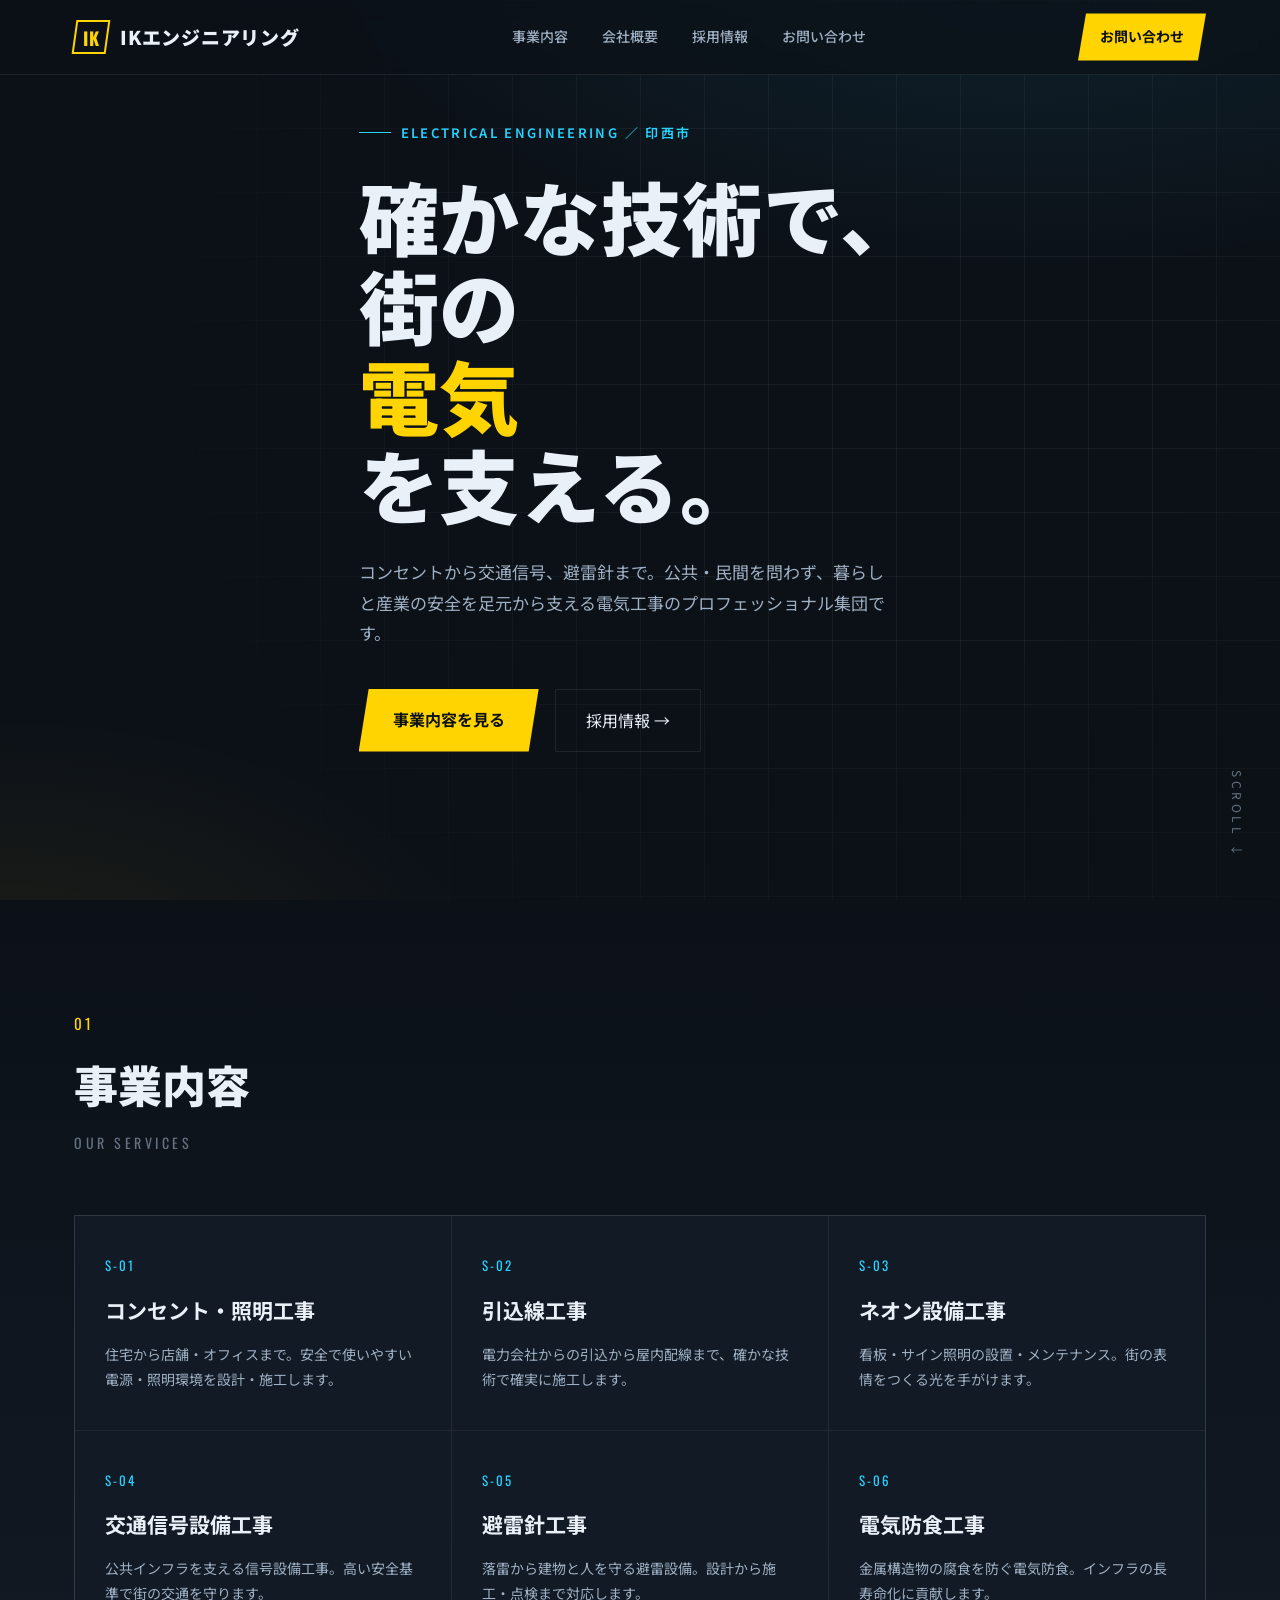
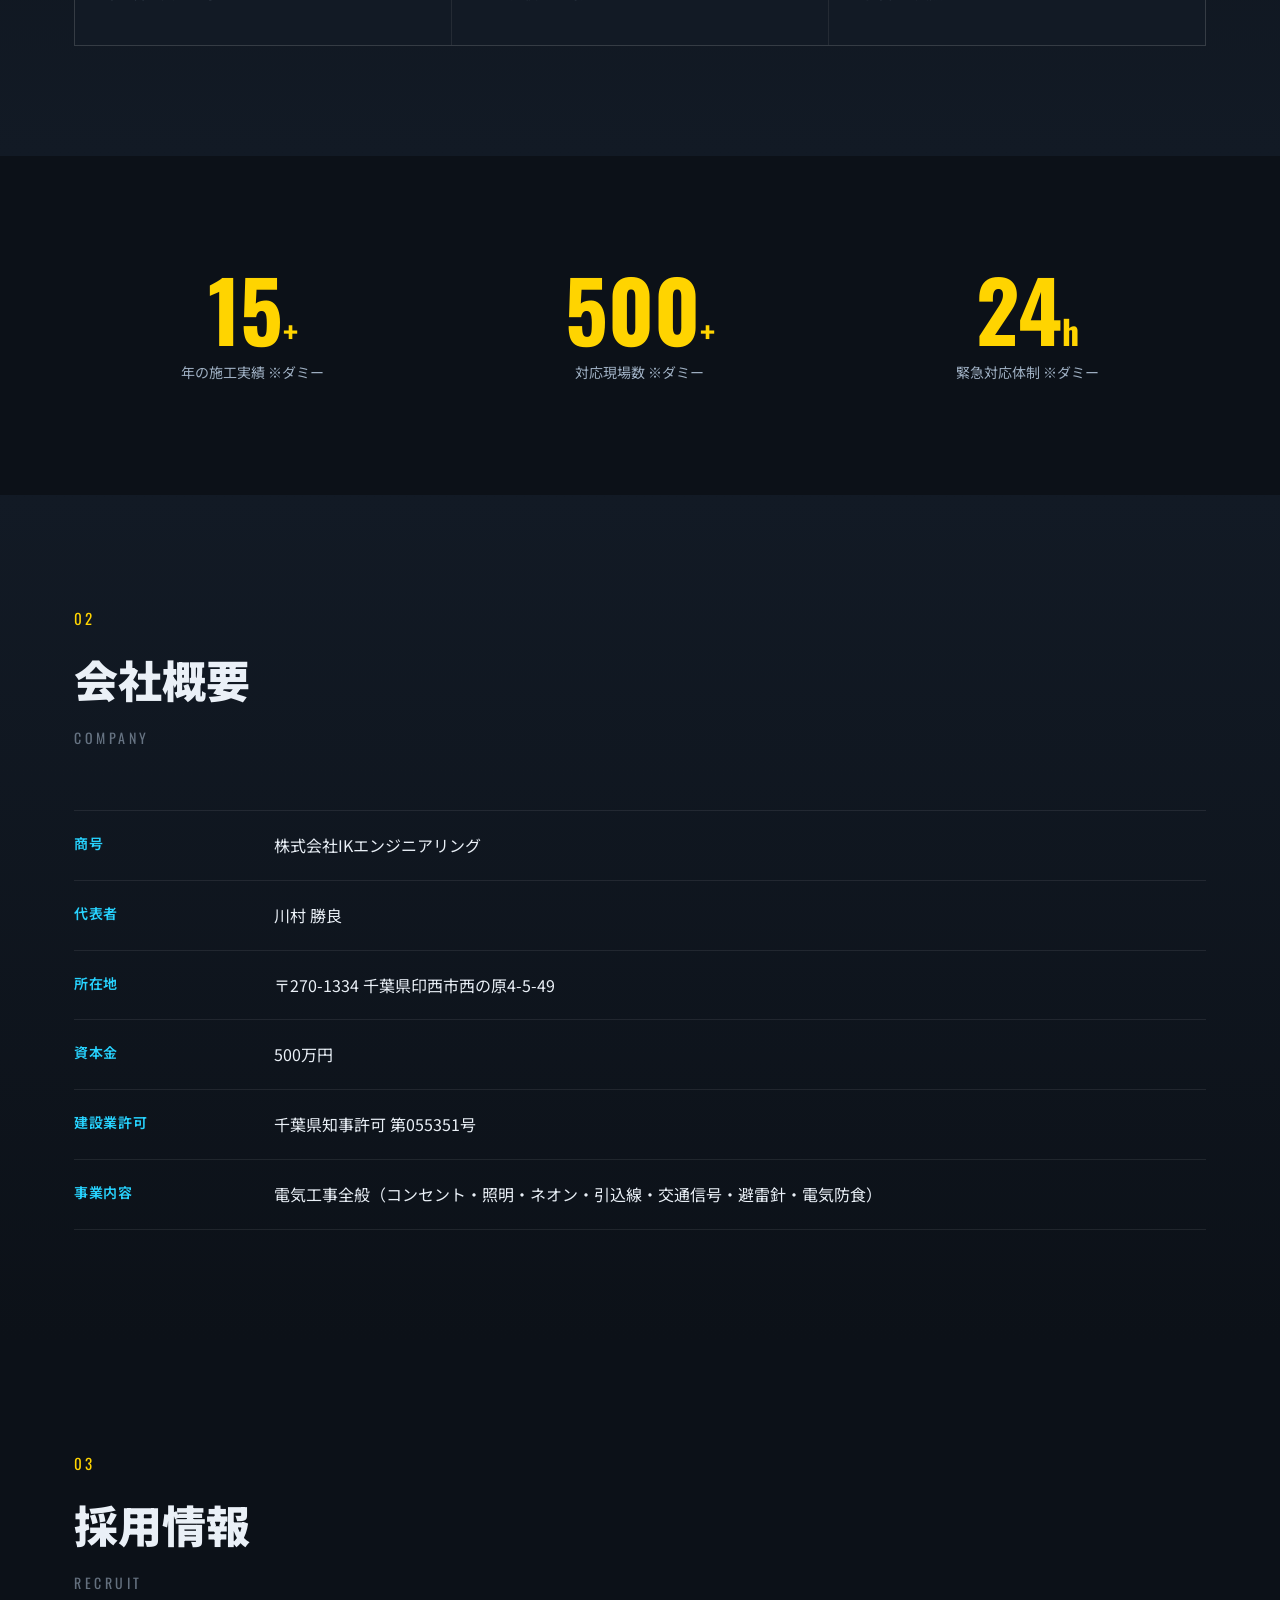
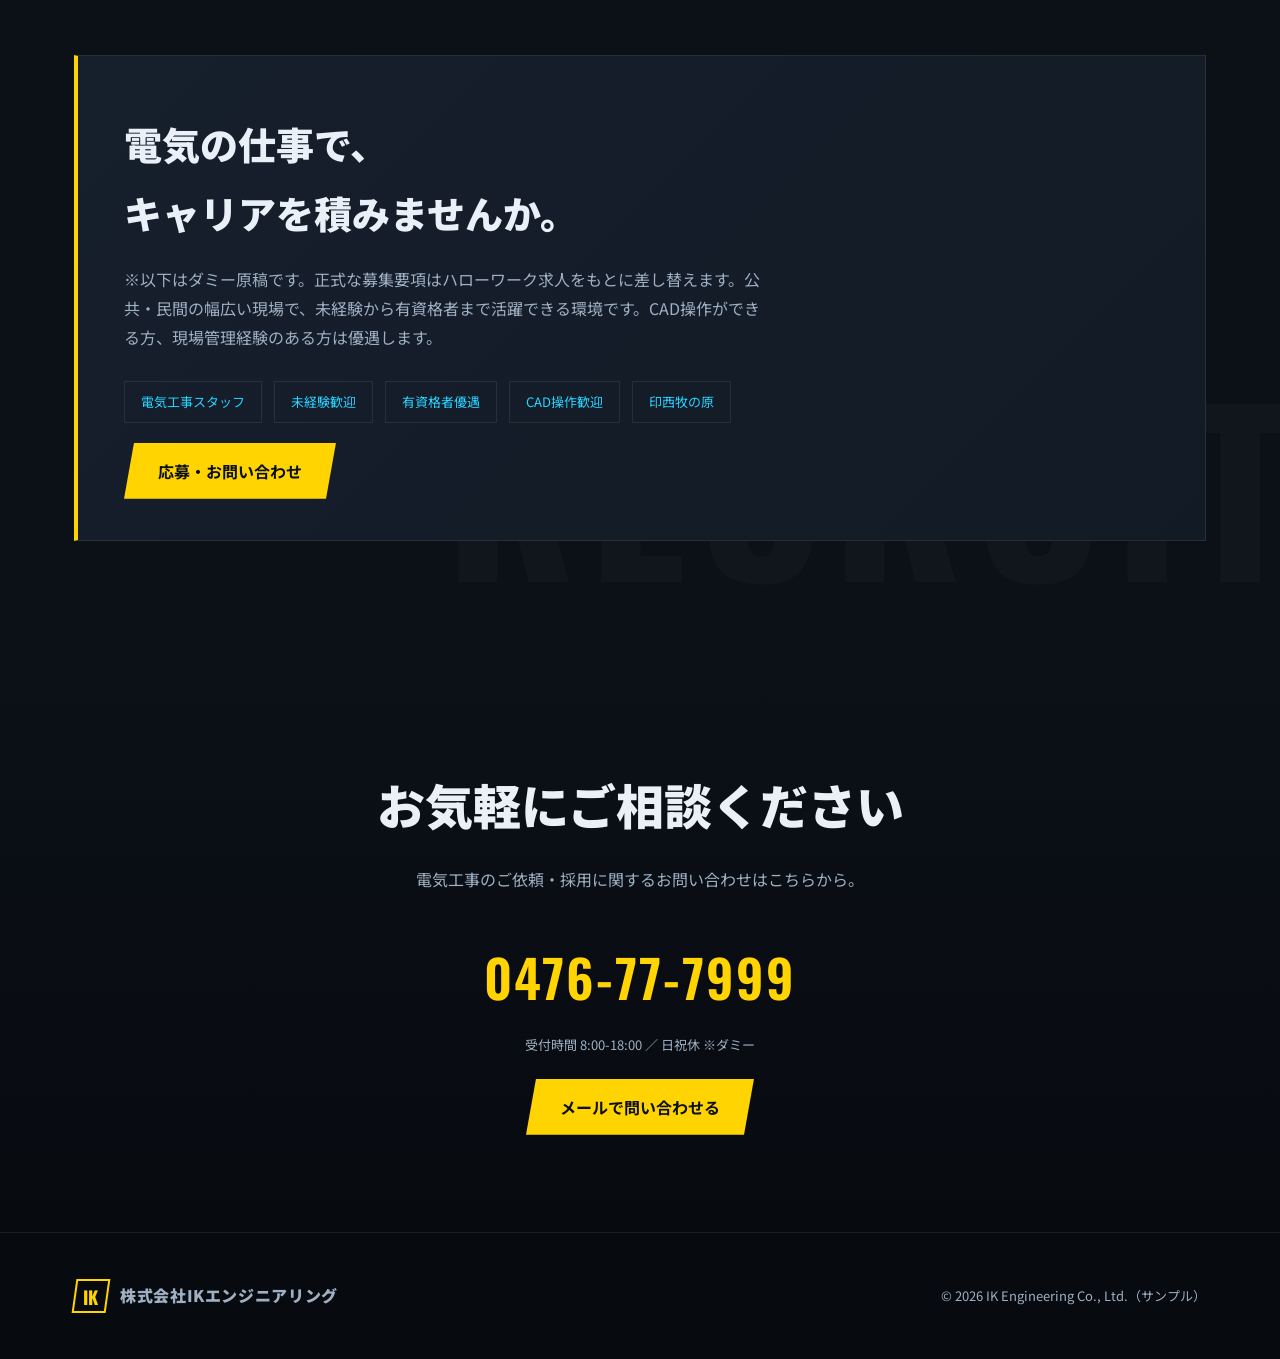
==== index.html @ 35eb37df "IKエンジニアリング HPデザイン案A（重厚プロ）" ====
<!DOCTYPE html>
<html lang="ja">
<head>
<meta charset="UTF-8">
<meta name="viewport" content="width=device-width, initial-scale=1.0">
<meta name="robots" content="noindex,nofollow">
<title>株式会社IKエンジニアリング｜ホームページ デザイン案</title>
<link rel="preconnect" href="https://fonts.googleapis.com">
<link rel="preconnect" href="https://fonts.gstatic.com" crossorigin>
<link href="https://fonts.googleapis.com/css2?family=Noto+Sans+JP:wght@400;500;700;900&family=Oswald:wght@400;500;600;700&display=swap" rel="stylesheet">
<style>
:root{
  --bg:#0c1118; --bg2:#121a25; --panel:#161f2c;
  --line:rgba(255,255,255,.08);
  --ink:#eaf0f7; --sub:#9fb0c3;
  --accent:#ffd400; --accent2:#27d3ff;
  --maxw:1180px;
}
*{margin:0;padding:0;box-sizing:border-box}
html{scroll-behavior:smooth}
body{font-family:"Noto Sans JP",sans-serif;background:var(--bg);color:var(--ink);line-height:1.8;-webkit-font-smoothing:antialiased;overflow-x:hidden}
.en{font-family:"Oswald",sans-serif;letter-spacing:.06em}
a{color:inherit;text-decoration:none}
.wrap{max-width:var(--maxw);margin:0 auto;padding:0 24px}
.sample-flag{position:fixed;top:0;left:0;z-index:200;background:var(--accent);color:#0c1118;font-weight:700;font-size:12px;padding:4px 12px;letter-spacing:.05em}

/* header */
header{position:fixed;top:0;left:0;right:0;z-index:100;backdrop-filter:blur(10px);background:rgba(12,17,24,.72);border-bottom:1px solid var(--line)}
.nav{display:flex;align-items:center;justify-content:space-between;height:74px}
.logo{display:flex;align-items:center;gap:12px;font-weight:900;font-size:19px;letter-spacing:.04em}
.logo .mark{width:34px;height:34px;border:2px solid var(--accent);display:grid;place-items:center;color:var(--accent);font-family:"Oswald";font-weight:700;font-size:18px;transform:skewX(-8deg)}
.logo .mark span{transform:skewX(8deg)}
.menu{display:flex;gap:34px;font-size:14px;color:var(--sub);font-weight:500}
.menu a{transition:color .2s;position:relative}
.menu a:hover{color:var(--accent)}
.cta-btn{background:var(--accent);color:#0c1118;font-weight:700;padding:11px 22px;font-size:14px;clip-path:polygon(8px 0,100% 0,calc(100% - 8px) 100%,0 100%);transition:transform .2s}
.cta-btn:hover{transform:translateY(-2px)}
.burger{display:none;flex-direction:column;gap:5px;cursor:pointer}
.burger span{width:26px;height:2px;background:var(--ink)}

/* hero */
.hero{position:relative;min-height:100vh;display:flex;align-items:center;padding-top:74px;
  background:radial-gradient(1200px 600px at 80% -10%,rgba(39,211,255,.10),transparent 60%),
             radial-gradient(900px 500px at 0% 110%,rgba(255,212,0,.07),transparent 55%),var(--bg)}
.hero-grid{position:absolute;inset:0;background-image:linear-gradient(var(--line) 1px,transparent 1px),linear-gradient(90deg,var(--line) 1px,transparent 1px);background-size:64px 64px;mask-image:radial-gradient(circle at 70% 40%,#000 30%,transparent 75%);opacity:.6}
.hero-inner{position:relative;z-index:2}
.kicker{display:inline-flex;align-items:center;gap:10px;color:var(--accent2);font-size:13px;letter-spacing:.18em;font-weight:600;margin-bottom:26px;opacity:0;animation:up .7s .1s forwards}
.kicker::before{content:"";width:32px;height:1px;background:var(--accent2)}
.hero h1{font-size:clamp(38px,7vw,80px);line-height:1.12;font-weight:900;letter-spacing:.01em;margin-bottom:28px}
.hero h1 .y{color:var(--accent)}
.hero h1 span{display:block;opacity:0;animation:up .8s forwards}
.hero h1 span:nth-child(1){animation-delay:.18s}
.hero h1 span:nth-child(2){animation-delay:.3s}
.hero p{max-width:540px;color:var(--sub);font-size:17px;margin-bottom:40px;opacity:0;animation:up .8s .5s forwards}
.hero-actions{display:flex;gap:16px;flex-wrap:wrap;opacity:0;animation:up .8s .65s forwards}
.btn-primary{background:var(--accent);color:#0c1118;font-weight:700;padding:16px 34px;clip-path:polygon(10px 0,100% 0,calc(100% - 10px) 100%,0 100%);transition:transform .2s}
.btn-primary:hover{transform:translateY(-3px)}
.btn-ghost{border:1px solid var(--line);padding:16px 30px;color:var(--ink);transition:.2s}
.btn-ghost:hover{border-color:var(--accent2);color:var(--accent2)}
.hero-side{position:absolute;right:32px;bottom:40px;writing-mode:vertical-rl;color:var(--sub);font-size:12px;letter-spacing:.3em;opacity:.6}
@keyframes up{from{opacity:0;transform:translateY(24px)}to{opacity:1;transform:translateY(0)}}

/* section base */
section{padding:110px 0;position:relative}
.sec-head{margin-bottom:60px}
.sec-num{font-family:"Oswald";color:var(--accent);font-size:15px;letter-spacing:.2em}
.sec-title{font-size:clamp(28px,4.5vw,44px);font-weight:900;margin-top:8px}
.sec-en{font-family:"Oswald";color:var(--sub);font-size:14px;letter-spacing:.25em;text-transform:uppercase;margin-top:6px;opacity:.6}

/* services */
.serv{background:linear-gradient(180deg,var(--bg),var(--bg2))}
.serv-grid{display:grid;grid-template-columns:repeat(3,1fr);gap:1px;background:var(--line);border:1px solid var(--line)}
.serv-card{background:var(--bg2);padding:38px 30px;transition:.3s;position:relative;overflow:hidden}
.serv-card::before{content:"";position:absolute;top:0;left:0;width:0;height:3px;background:var(--accent);transition:width .35s}
.serv-card:hover{background:var(--panel)}
.serv-card:hover::before{width:100%}
.serv-card .no{font-family:"Oswald";font-size:13px;color:var(--accent2);letter-spacing:.15em}
.serv-card h3{font-size:21px;font-weight:700;margin:14px 0 12px}
.serv-card p{color:var(--sub);font-size:14px}

/* strlength / numbers */
.stats{background:var(--bg)}
.stat-grid{display:grid;grid-template-columns:repeat(3,1fr);gap:30px;text-align:center}
.stat .big{font-family:"Oswald";font-size:clamp(48px,8vw,84px);font-weight:700;color:var(--accent);line-height:1}
.stat .lbl{color:var(--sub);margin-top:10px;font-size:14px}

/* about */
.about{background:linear-gradient(180deg,var(--bg2),var(--bg))}
.about-table{width:100%;border-top:1px solid var(--line)}
.about-table div{display:grid;grid-template-columns:200px 1fr;border-bottom:1px solid var(--line)}
.about-table dt{padding:20px 0;color:var(--accent2);font-weight:600;font-size:14px;letter-spacing:.05em}
.about-table dd{padding:20px 0;color:var(--ink)}

/* recruit */
.recruit{background:var(--bg);position:relative;overflow:hidden}
.recruit::after{content:"RECRUIT";position:absolute;right:-20px;bottom:-30px;font-family:"Oswald";font-weight:700;font-size:clamp(80px,18vw,220px);color:rgba(255,255,255,.025);letter-spacing:.05em;pointer-events:none}
.recruit-box{background:linear-gradient(135deg,var(--panel),var(--bg2));border:1px solid var(--line);border-left:4px solid var(--accent);padding:54px 46px;position:relative;z-index:2}
.recruit-box h3{font-size:clamp(24px,4vw,38px);font-weight:900;margin-bottom:18px}
.recruit-box p{color:var(--sub);max-width:640px;margin-bottom:30px}
.tags{display:flex;gap:12px;flex-wrap:wrap;margin-bottom:34px}
.tag{border:1px solid var(--line);padding:8px 16px;font-size:13px;color:var(--accent2)}

/* contact */
.contact{background:linear-gradient(180deg,var(--bg),#070a0f);text-align:center}
.contact h2{font-size:clamp(28px,5vw,48px);font-weight:900;margin-bottom:18px}
.contact p{color:var(--sub);margin-bottom:36px}
.contact-tel{font-family:"Oswald";font-size:clamp(30px,6vw,52px);color:var(--accent);font-weight:600;letter-spacing:.04em}

footer{background:#070a0f;border-top:1px solid var(--line);padding:46px 0;color:var(--sub);font-size:13px}
.foot{display:flex;justify-content:space-between;align-items:center;flex-wrap:wrap;gap:16px}

@media(max-width:860px){
  .menu,.cta-btn.head{display:none}
  .burger{display:flex}
  .serv-grid{grid-template-columns:1fr}
  .stat-grid{grid-template-columns:1fr;gap:40px}
  .about-table div{grid-template-columns:120px 1fr}
  .recruit-box{padding:36px 24px}
  section{padding:80px 0}
}
</style>
</head>
<body>
<header>
  <div class="wrap nav">
    <a class="logo" href="#"><span class="mark"><span>IK</span></span>IKエンジニアリング</a>
    <nav class="menu">
      <a href="#service">事業内容</a>
      <a href="#about">会社概要</a>
      <a href="#recruit">採用情報</a>
      <a href="#contact">お問い合わせ</a>
    </nav>
    <a class="cta-btn head" href="#contact">お問い合わせ</a>
    <div class="burger"><span></span><span></span><span></span></div>
  </div>
</header>

<section class="hero">
  <div class="hero-grid"></div>
  <div class="wrap hero-inner">
    <div class="kicker">ELECTRICAL ENGINEERING ／ 印西市</div>
    <h1><span>確かな技術で、</span><span>街の<span class="y">電気</span>を支える。</span></h1>
    <p>コンセントから交通信号、避雷針まで。公共・民間を問わず、暮らしと産業の安全を足元から支える電気工事のプロフェッショナル集団です。</p>
    <div class="hero-actions">
      <a class="btn-primary" href="#service">事業内容を見る</a>
      <a class="btn-ghost" href="#recruit">採用情報 →</a>
    </div>
  </div>
  <div class="hero-side">SCROLL ↓</div>
</section>

<section class="serv" id="service">
  <div class="wrap">
    <div class="sec-head">
      <div class="sec-num">01</div>
      <div class="sec-title">事業内容</div>
      <div class="sec-en">Our Services</div>
    </div>
    <div class="serv-grid">
      <div class="serv-card"><div class="no">S-01</div><h3>コンセント・照明工事</h3><p>住宅から店舗・オフィスまで。安全で使いやすい電源・照明環境を設計・施工します。</p></div>
      <div class="serv-card"><div class="no">S-02</div><h3>引込線工事</h3><p>電力会社からの引込から屋内配線まで、確かな技術で確実に施工します。</p></div>
      <div class="serv-card"><div class="no">S-03</div><h3>ネオン設備工事</h3><p>看板・サイン照明の設置・メンテナンス。街の表情をつくる光を手がけます。</p></div>
      <div class="serv-card"><div class="no">S-04</div><h3>交通信号設備工事</h3><p>公共インフラを支える信号設備工事。高い安全基準で街の交通を守ります。</p></div>
      <div class="serv-card"><div class="no">S-05</div><h3>避雷針工事</h3><p>落雷から建物と人を守る避雷設備。設計から施工・点検まで対応します。</p></div>
      <div class="serv-card"><div class="no">S-06</div><h3>電気防食工事</h3><p>金属構造物の腐食を防ぐ電気防食。インフラの長寿命化に貢献します。</p></div>
    </div>
  </div>
</section>

<section class="stats">
  <div class="wrap stat-grid">
    <div class="stat"><div class="big">15<span style="font-size:.4em">+</span></div><div class="lbl">年の施工実績 ※ダミー</div></div>
    <div class="stat"><div class="big">500<span style="font-size:.4em">+</span></div><div class="lbl">対応現場数 ※ダミー</div></div>
    <div class="stat"><div class="big">24<span style="font-size:.4em">h</span></div><div class="lbl">緊急対応体制 ※ダミー</div></div>
  </div>
</section>

<section class="about" id="about">
  <div class="wrap">
    <div class="sec-head">
      <div class="sec-num">02</div>
      <div class="sec-title">会社概要</div>
      <div class="sec-en">Company</div>
    </div>
    <dl class="about-table">
      <div><dt>商号</dt><dd>株式会社IKエンジニアリング</dd></div>
      <div><dt>代表者</dt><dd>川村 勝良</dd></div>
      <div><dt>所在地</dt><dd>〒270-1334 千葉県印西市西の原4-5-49</dd></div>
      <div><dt>資本金</dt><dd>500万円</dd></div>
      <div><dt>建設業許可</dt><dd>千葉県知事許可 第055351号</dd></div>
      <div><dt>事業内容</dt><dd>電気工事全般（コンセント・照明・ネオン・引込線・交通信号・避雷針・電気防食）</dd></div>
    </dl>
  </div>
</section>

<section class="recruit" id="recruit">
  <div class="wrap">
    <div class="sec-head">
      <div class="sec-num">03</div>
      <div class="sec-title">採用情報</div>
      <div class="sec-en">Recruit</div>
    </div>
    <div class="recruit-box">
      <h3>電気の仕事で、<br>キャリアを積みませんか。</h3>
      <p>※以下はダミー原稿です。正式な募集要項はハローワーク求人をもとに差し替えます。公共・民間の幅広い現場で、未経験から有資格者まで活躍できる環境です。CAD操作ができる方、現場管理経験のある方は優遇します。</p>
      <div class="tags">
        <span class="tag">電気工事スタッフ</span>
        <span class="tag">未経験歓迎</span>
        <span class="tag">有資格者優遇</span>
        <span class="tag">CAD操作歓迎</span>
        <span class="tag">印西牧の原</span>
      </div>
      <a class="btn-primary" href="#contact">応募・お問い合わせ</a>
    </div>
  </div>
</section>

<section class="contact" id="contact">
  <div class="wrap">
    <h2>お気軽にご相談ください</h2>
    <p>電気工事のご依頼・採用に関するお問い合わせはこちらから。</p>
    <div class="contact-tel">0476-77-7999</div>
    <p style="margin-top:10px;font-size:13px">受付時間 8:00-18:00 ／ 日祝休 ※ダミー</p>
    <div style="margin-top:30px"><a class="btn-primary" href="mailto:katsuyoshi@ik-eng.jp">メールで問い合わせる</a></div>
  </div>
</section>

<footer>
  <div class="wrap foot">
    <div class="logo" style="font-size:16px"><span class="mark"><span>IK</span></span>株式会社IKエンジニアリング</div>
    <div>© 2026 IK Engineering Co., Ltd.（サンプル）</div>
  </div>
</footer>
</body>
</html>
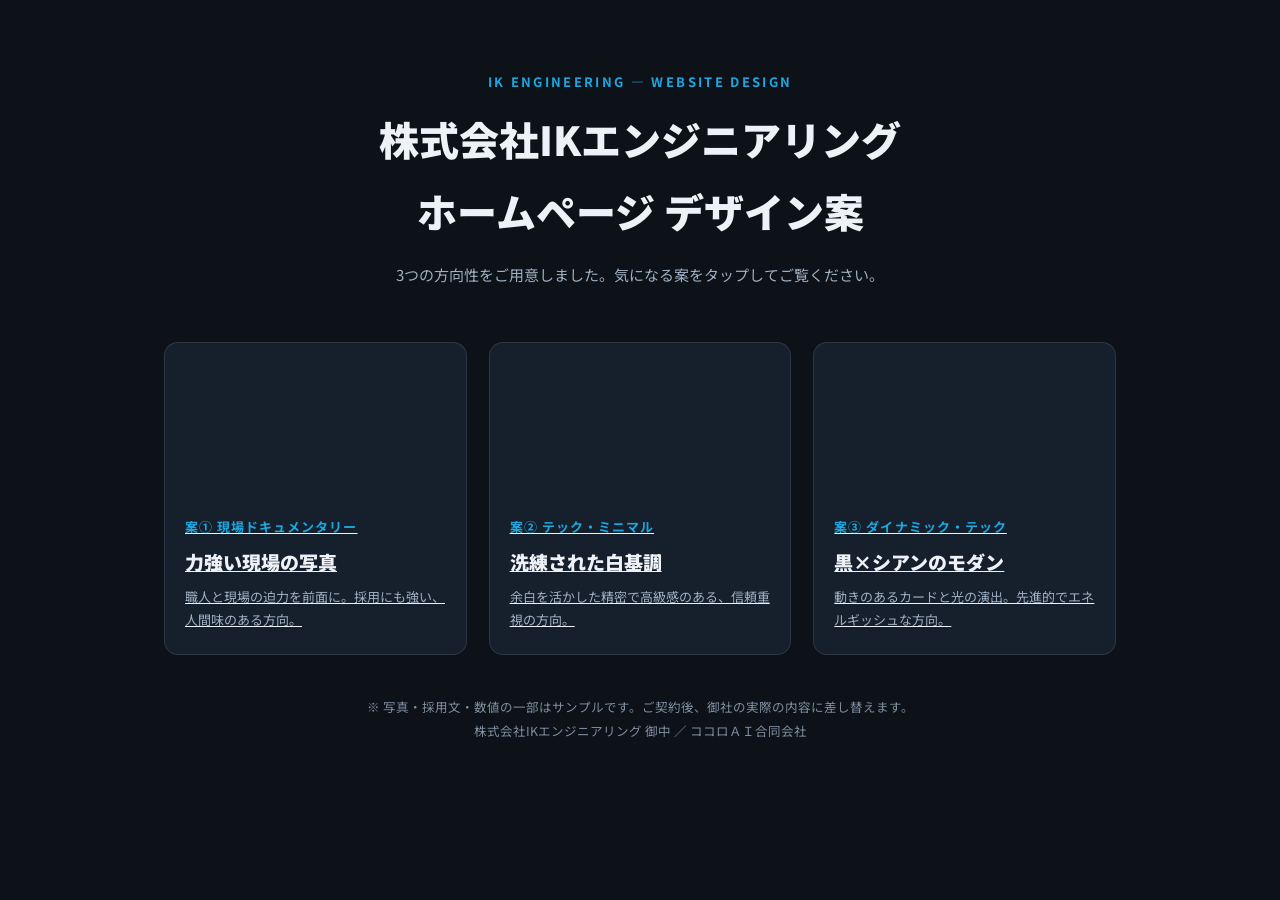
==== commit ab5d87ef: "IKエンジニアリング 3デザイン案を公開（案①②③・SAMPLE帯・noindex）" ====
--- a/index.html
+++ b/index.html
@@ -7,229 +7,49 @@
 <title>株式会社IKエンジニアリング｜ホームページ デザイン案</title>
 <link rel="preconnect" href="https://fonts.googleapis.com">
 <link rel="preconnect" href="https://fonts.gstatic.com" crossorigin>
-<link href="https://fonts.googleapis.com/css2?family=Noto+Sans+JP:wght@400;500;700;900&family=Oswald:wght@400;500;600;700&display=swap" rel="stylesheet">
+<link href="https://fonts.googleapis.com/css2?family=Noto+Sans+JP:wght@400;500;700;900&display=swap" rel="stylesheet">
 <style>
-:root{
-  --bg:#0c1118; --bg2:#121a25; --panel:#161f2c;
-  --line:rgba(255,255,255,.08);
-  --ink:#eaf0f7; --sub:#9fb0c3;
-  --accent:#ffd400; --accent2:#27d3ff;
-  --maxw:1180px;
-}
 *{margin:0;padding:0;box-sizing:border-box}
-html{scroll-behavior:smooth}
-body{font-family:"Noto Sans JP",sans-serif;background:var(--bg);color:var(--ink);line-height:1.8;-webkit-font-smoothing:antialiased;overflow-x:hidden}
-.en{font-family:"Oswald",sans-serif;letter-spacing:.06em}
-a{color:inherit;text-decoration:none}
-.wrap{max-width:var(--maxw);margin:0 auto;padding:0 24px}
-.sample-flag{position:fixed;top:0;left:0;z-index:200;background:var(--accent);color:#0c1118;font-weight:700;font-size:12px;padding:4px 12px;letter-spacing:.05em}
-
-/* header */
-header{position:fixed;top:0;left:0;right:0;z-index:100;backdrop-filter:blur(10px);background:rgba(12,17,24,.72);border-bottom:1px solid var(--line)}
-.nav{display:flex;align-items:center;justify-content:space-between;height:74px}
-.logo{display:flex;align-items:center;gap:12px;font-weight:900;font-size:19px;letter-spacing:.04em}
-.logo .mark{width:34px;height:34px;border:2px solid var(--accent);display:grid;place-items:center;color:var(--accent);font-family:"Oswald";font-weight:700;font-size:18px;transform:skewX(-8deg)}
-.logo .mark span{transform:skewX(8deg)}
-.menu{display:flex;gap:34px;font-size:14px;color:var(--sub);font-weight:500}
-.menu a{transition:color .2s;position:relative}
-.menu a:hover{color:var(--accent)}
-.cta-btn{background:var(--accent);color:#0c1118;font-weight:700;padding:11px 22px;font-size:14px;clip-path:polygon(8px 0,100% 0,calc(100% - 8px) 100%,0 100%);transition:transform .2s}
-.cta-btn:hover{transform:translateY(-2px)}
-.burger{display:none;flex-direction:column;gap:5px;cursor:pointer}
-.burger span{width:26px;height:2px;background:var(--ink)}
-
-/* hero */
-.hero{position:relative;min-height:100vh;display:flex;align-items:center;padding-top:74px;
-  background:radial-gradient(1200px 600px at 80% -10%,rgba(39,211,255,.10),transparent 60%),
-             radial-gradient(900px 500px at 0% 110%,rgba(255,212,0,.07),transparent 55%),var(--bg)}
-.hero-grid{position:absolute;inset:0;background-image:linear-gradient(var(--line) 1px,transparent 1px),linear-gradient(90deg,var(--line) 1px,transparent 1px);background-size:64px 64px;mask-image:radial-gradient(circle at 70% 40%,#000 30%,transparent 75%);opacity:.6}
-.hero-inner{position:relative;z-index:2}
-.kicker{display:inline-flex;align-items:center;gap:10px;color:var(--accent2);font-size:13px;letter-spacing:.18em;font-weight:600;margin-bottom:26px;opacity:0;animation:up .7s .1s forwards}
-.kicker::before{content:"";width:32px;height:1px;background:var(--accent2)}
-.hero h1{font-size:clamp(38px,7vw,80px);line-height:1.12;font-weight:900;letter-spacing:.01em;margin-bottom:28px}
-.hero h1 .y{color:var(--accent)}
-.hero h1 span{display:block;opacity:0;animation:up .8s forwards}
-.hero h1 span:nth-child(1){animation-delay:.18s}
-.hero h1 span:nth-child(2){animation-delay:.3s}
-.hero p{max-width:540px;color:var(--sub);font-size:17px;margin-bottom:40px;opacity:0;animation:up .8s .5s forwards}
-.hero-actions{display:flex;gap:16px;flex-wrap:wrap;opacity:0;animation:up .8s .65s forwards}
-.btn-primary{background:var(--accent);color:#0c1118;font-weight:700;padding:16px 34px;clip-path:polygon(10px 0,100% 0,calc(100% - 10px) 100%,0 100%);transition:transform .2s}
-.btn-primary:hover{transform:translateY(-3px)}
-.btn-ghost{border:1px solid var(--line);padding:16px 30px;color:var(--ink);transition:.2s}
-.btn-ghost:hover{border-color:var(--accent2);color:var(--accent2)}
-.hero-side{position:absolute;right:32px;bottom:40px;writing-mode:vertical-rl;color:var(--sub);font-size:12px;letter-spacing:.3em;opacity:.6}
-@keyframes up{from{opacity:0;transform:translateY(24px)}to{opacity:1;transform:translateY(0)}}
-
-/* section base */
-section{padding:110px 0;position:relative}
-.sec-head{margin-bottom:60px}
-.sec-num{font-family:"Oswald";color:var(--accent);font-size:15px;letter-spacing:.2em}
-.sec-title{font-size:clamp(28px,4.5vw,44px);font-weight:900;margin-top:8px}
-.sec-en{font-family:"Oswald";color:var(--sub);font-size:14px;letter-spacing:.25em;text-transform:uppercase;margin-top:6px;opacity:.6}
-
-/* services */
-.serv{background:linear-gradient(180deg,var(--bg),var(--bg2))}
-.serv-grid{display:grid;grid-template-columns:repeat(3,1fr);gap:1px;background:var(--line);border:1px solid var(--line)}
-.serv-card{background:var(--bg2);padding:38px 30px;transition:.3s;position:relative;overflow:hidden}
-.serv-card::before{content:"";position:absolute;top:0;left:0;width:0;height:3px;background:var(--accent);transition:width .35s}
-.serv-card:hover{background:var(--panel)}
-.serv-card:hover::before{width:100%}
-.serv-card .no{font-family:"Oswald";font-size:13px;color:var(--accent2);letter-spacing:.15em}
-.serv-card h3{font-size:21px;font-weight:700;margin:14px 0 12px}
-.serv-card p{color:var(--sub);font-size:14px}
-
-/* strlength / numbers */
-.stats{background:var(--bg)}
-.stat-grid{display:grid;grid-template-columns:repeat(3,1fr);gap:30px;text-align:center}
-.stat .big{font-family:"Oswald";font-size:clamp(48px,8vw,84px);font-weight:700;color:var(--accent);line-height:1}
-.stat .lbl{color:var(--sub);margin-top:10px;font-size:14px}
-
-/* about */
-.about{background:linear-gradient(180deg,var(--bg2),var(--bg))}
-.about-table{width:100%;border-top:1px solid var(--line)}
-.about-table div{display:grid;grid-template-columns:200px 1fr;border-bottom:1px solid var(--line)}
-.about-table dt{padding:20px 0;color:var(--accent2);font-weight:600;font-size:14px;letter-spacing:.05em}
-.about-table dd{padding:20px 0;color:var(--ink)}
-
-/* recruit */
-.recruit{background:var(--bg);position:relative;overflow:hidden}
-.recruit::after{content:"RECRUIT";position:absolute;right:-20px;bottom:-30px;font-family:"Oswald";font-weight:700;font-size:clamp(80px,18vw,220px);color:rgba(255,255,255,.025);letter-spacing:.05em;pointer-events:none}
-.recruit-box{background:linear-gradient(135deg,var(--panel),var(--bg2));border:1px solid var(--line);border-left:4px solid var(--accent);padding:54px 46px;position:relative;z-index:2}
-.recruit-box h3{font-size:clamp(24px,4vw,38px);font-weight:900;margin-bottom:18px}
-.recruit-box p{color:var(--sub);max-width:640px;margin-bottom:30px}
-.tags{display:flex;gap:12px;flex-wrap:wrap;margin-bottom:34px}
-.tag{border:1px solid var(--line);padding:8px 16px;font-size:13px;color:var(--accent2)}
-
-/* contact */
-.contact{background:linear-gradient(180deg,var(--bg),#070a0f);text-align:center}
-.contact h2{font-size:clamp(28px,5vw,48px);font-weight:900;margin-bottom:18px}
-.contact p{color:var(--sub);margin-bottom:36px}
-.contact-tel{font-family:"Oswald";font-size:clamp(30px,6vw,52px);color:var(--accent);font-weight:600;letter-spacing:.04em}
-
-footer{background:#070a0f;border-top:1px solid var(--line);padding:46px 0;color:var(--sub);font-size:13px}
-.foot{display:flex;justify-content:space-between;align-items:center;flex-wrap:wrap;gap:16px}
-
-@media(max-width:860px){
-  .menu,.cta-btn.head{display:none}
-  .burger{display:flex}
-  .serv-grid{grid-template-columns:1fr}
-  .stat-grid{grid-template-columns:1fr;gap:40px}
-  .about-table div{grid-template-columns:120px 1fr}
-  .recruit-box{padding:36px 24px}
-  section{padding:80px 0}
-}
+body{font-family:"Noto Sans JP",sans-serif;background:#0d1118;color:#eef2f7;line-height:1.8;-webkit-font-smoothing:antialiased;min-height:100vh}
+.wrap{max-width:1000px;margin:0 auto;padding:70px 24px 90px}
+.head{text-align:center;margin-bottom:54px}
+.head .ey{color:#1ca7e0;font-weight:700;letter-spacing:.18em;font-size:13px}
+.head h1{font-weight:900;font-size:clamp(26px,4.5vw,40px);margin-top:10px}
+.head p{color:#9fb0c3;margin-top:14px;font-size:15px}
+.grid{display:grid;grid-template-columns:repeat(3,1fr);gap:22px}
+.card{display:block;background:#161f2c;border:1px solid rgba(255,255,255,.1);border-radius:14px;overflow:hidden;transition:transform .25s,border-color .25s;color:inherit}
+.card:hover{transform:translateY(-6px);border-color:#1ca7e0}
+.card .ph{height:150px;background-size:cover;background-position:center}
+.card .b{padding:22px 20px}
+.card .n{color:#1ca7e0;font-weight:700;font-size:13px;letter-spacing:.08em}
+.card h2{font-size:19px;font-weight:900;margin:6px 0 6px}
+.card p{color:#9fb0c3;font-size:13px}
+.note{text-align:center;color:#7f8ea0;font-size:12.5px;margin-top:40px;line-height:1.9}
+@media(max-width:760px){.grid{grid-template-columns:1fr}}
 </style>
 </head>
 <body>
-<header>
-  <div class="wrap nav">
-    <a class="logo" href="#"><span class="mark"><span>IK</span></span>IKエンジニアリング</a>
-    <nav class="menu">
-      <a href="#service">事業内容</a>
-      <a href="#about">会社概要</a>
-      <a href="#recruit">採用情報</a>
-      <a href="#contact">お問い合わせ</a>
-    </nav>
-    <a class="cta-btn head" href="#contact">お問い合わせ</a>
-    <div class="burger"><span></span><span></span><span></span></div>
+<div class="wrap">
+  <div class="head">
+    <div class="ey">IK ENGINEERING — WEBSITE DESIGN</div>
+    <h1>株式会社IKエンジニアリング<br>ホームページ デザイン案</h1>
+    <p>3つの方向性をご用意しました。気になる案をタップしてご覧ください。</p>
   </div>
-</header>
-
-<section class="hero">
-  <div class="hero-grid"></div>
-  <div class="wrap hero-inner">
-    <div class="kicker">ELECTRICAL ENGINEERING ／ 印西市</div>
-    <h1><span>確かな技術で、</span><span>街の<span class="y">電気</span>を支える。</span></h1>
-    <p>コンセントから交通信号、避雷針まで。公共・民間を問わず、暮らしと産業の安全を足元から支える電気工事のプロフェッショナル集団です。</p>
-    <div class="hero-actions">
-      <a class="btn-primary" href="#service">事業内容を見る</a>
-      <a class="btn-ghost" href="#recruit">採用情報 →</a>
-    </div>
+  <div class="grid">
+    <a class="card" href="./1/">
+      <div class="ph" style="background-image:url('https://images.pexels.com/photos/17018103/pexels-photo-17018103.jpeg?auto=compress&cs=tinysrgb&w=600')"></div>
+      <div class="b"><div class="n">案① 現場ドキュメンタリー</div><h2>力強い現場の写真</h2><p>職人と現場の迫力を前面に。採用にも強い、人間味のある方向。</p></div>
+    </a>
+    <a class="card" href="./2/">
+      <div class="ph" style="background-image:url('https://images.pexels.com/photos/7574218/pexels-photo-7574218.jpeg?auto=compress&cs=tinysrgb&w=600')"></div>
+      <div class="b"><div class="n">案② テック・ミニマル</div><h2>洗練された白基調</h2><p>余白を活かした精密で高級感のある、信頼重視の方向。</p></div>
+    </a>
+    <a class="card" href="./3/">
+      <div class="ph" style="background-image:url('https://images.pexels.com/photos/3829454/pexels-photo-3829454.jpeg?auto=compress&cs=tinysrgb&w=600')"></div>
+      <div class="b"><div class="n">案③ ダイナミック・テック</div><h2>黒×シアンのモダン</h2><p>動きのあるカードと光の演出。先進的でエネルギッシュな方向。</p></div>
+    </a>
   </div>
-  <div class="hero-side">SCROLL ↓</div>
-</section>
-
-<section class="serv" id="service">
-  <div class="wrap">
-    <div class="sec-head">
-      <div class="sec-num">01</div>
-      <div class="sec-title">事業内容</div>
-      <div class="sec-en">Our Services</div>
-    </div>
-    <div class="serv-grid">
-      <div class="serv-card"><div class="no">S-01</div><h3>コンセント・照明工事</h3><p>住宅から店舗・オフィスまで。安全で使いやすい電源・照明環境を設計・施工します。</p></div>
-      <div class="serv-card"><div class="no">S-02</div><h3>引込線工事</h3><p>電力会社からの引込から屋内配線まで、確かな技術で確実に施工します。</p></div>
-      <div class="serv-card"><div class="no">S-03</div><h3>ネオン設備工事</h3><p>看板・サイン照明の設置・メンテナンス。街の表情をつくる光を手がけます。</p></div>
-      <div class="serv-card"><div class="no">S-04</div><h3>交通信号設備工事</h3><p>公共インフラを支える信号設備工事。高い安全基準で街の交通を守ります。</p></div>
-      <div class="serv-card"><div class="no">S-05</div><h3>避雷針工事</h3><p>落雷から建物と人を守る避雷設備。設計から施工・点検まで対応します。</p></div>
-      <div class="serv-card"><div class="no">S-06</div><h3>電気防食工事</h3><p>金属構造物の腐食を防ぐ電気防食。インフラの長寿命化に貢献します。</p></div>
-    </div>
-  </div>
-</section>
-
-<section class="stats">
-  <div class="wrap stat-grid">
-    <div class="stat"><div class="big">15<span style="font-size:.4em">+</span></div><div class="lbl">年の施工実績 ※ダミー</div></div>
-    <div class="stat"><div class="big">500<span style="font-size:.4em">+</span></div><div class="lbl">対応現場数 ※ダミー</div></div>
-    <div class="stat"><div class="big">24<span style="font-size:.4em">h</span></div><div class="lbl">緊急対応体制 ※ダミー</div></div>
-  </div>
-</section>
-
-<section class="about" id="about">
-  <div class="wrap">
-    <div class="sec-head">
-      <div class="sec-num">02</div>
-      <div class="sec-title">会社概要</div>
-      <div class="sec-en">Company</div>
-    </div>
-    <dl class="about-table">
-      <div><dt>商号</dt><dd>株式会社IKエンジニアリング</dd></div>
-      <div><dt>代表者</dt><dd>川村 勝良</dd></div>
-      <div><dt>所在地</dt><dd>〒270-1334 千葉県印西市西の原4-5-49</dd></div>
-      <div><dt>資本金</dt><dd>500万円</dd></div>
-      <div><dt>建設業許可</dt><dd>千葉県知事許可 第055351号</dd></div>
-      <div><dt>事業内容</dt><dd>電気工事全般（コンセント・照明・ネオン・引込線・交通信号・避雷針・電気防食）</dd></div>
-    </dl>
-  </div>
-</section>
-
-<section class="recruit" id="recruit">
-  <div class="wrap">
-    <div class="sec-head">
-      <div class="sec-num">03</div>
-      <div class="sec-title">採用情報</div>
-      <div class="sec-en">Recruit</div>
-    </div>
-    <div class="recruit-box">
-      <h3>電気の仕事で、<br>キャリアを積みませんか。</h3>
-      <p>※以下はダミー原稿です。正式な募集要項はハローワーク求人をもとに差し替えます。公共・民間の幅広い現場で、未経験から有資格者まで活躍できる環境です。CAD操作ができる方、現場管理経験のある方は優遇します。</p>
-      <div class="tags">
-        <span class="tag">電気工事スタッフ</span>
-        <span class="tag">未経験歓迎</span>
-        <span class="tag">有資格者優遇</span>
-        <span class="tag">CAD操作歓迎</span>
-        <span class="tag">印西牧の原</span>
-      </div>
-      <a class="btn-primary" href="#contact">応募・お問い合わせ</a>
-    </div>
-  </div>
-</section>
-
-<section class="contact" id="contact">
-  <div class="wrap">
-    <h2>お気軽にご相談ください</h2>
-    <p>電気工事のご依頼・採用に関するお問い合わせはこちらから。</p>
-    <div class="contact-tel">0476-77-7999</div>
-    <p style="margin-top:10px;font-size:13px">受付時間 8:00-18:00 ／ 日祝休 ※ダミー</p>
-    <div style="margin-top:30px"><a class="btn-primary" href="mailto:katsuyoshi@ik-eng.jp">メールで問い合わせる</a></div>
-  </div>
-</section>
-
-<footer>
-  <div class="wrap foot">
-    <div class="logo" style="font-size:16px"><span class="mark"><span>IK</span></span>株式会社IKエンジニアリング</div>
-    <div>© 2026 IK Engineering Co., Ltd.（サンプル）</div>
-  </div>
-</footer>
+  <p class="note">※ 写真・採用文・数値の一部はサンプルです。ご契約後、御社の実際の内容に差し替えます。<br>株式会社IKエンジニアリング 御中 ／ ココロＡＩ合同会社</p>
+</div>
 </body>
 </html>
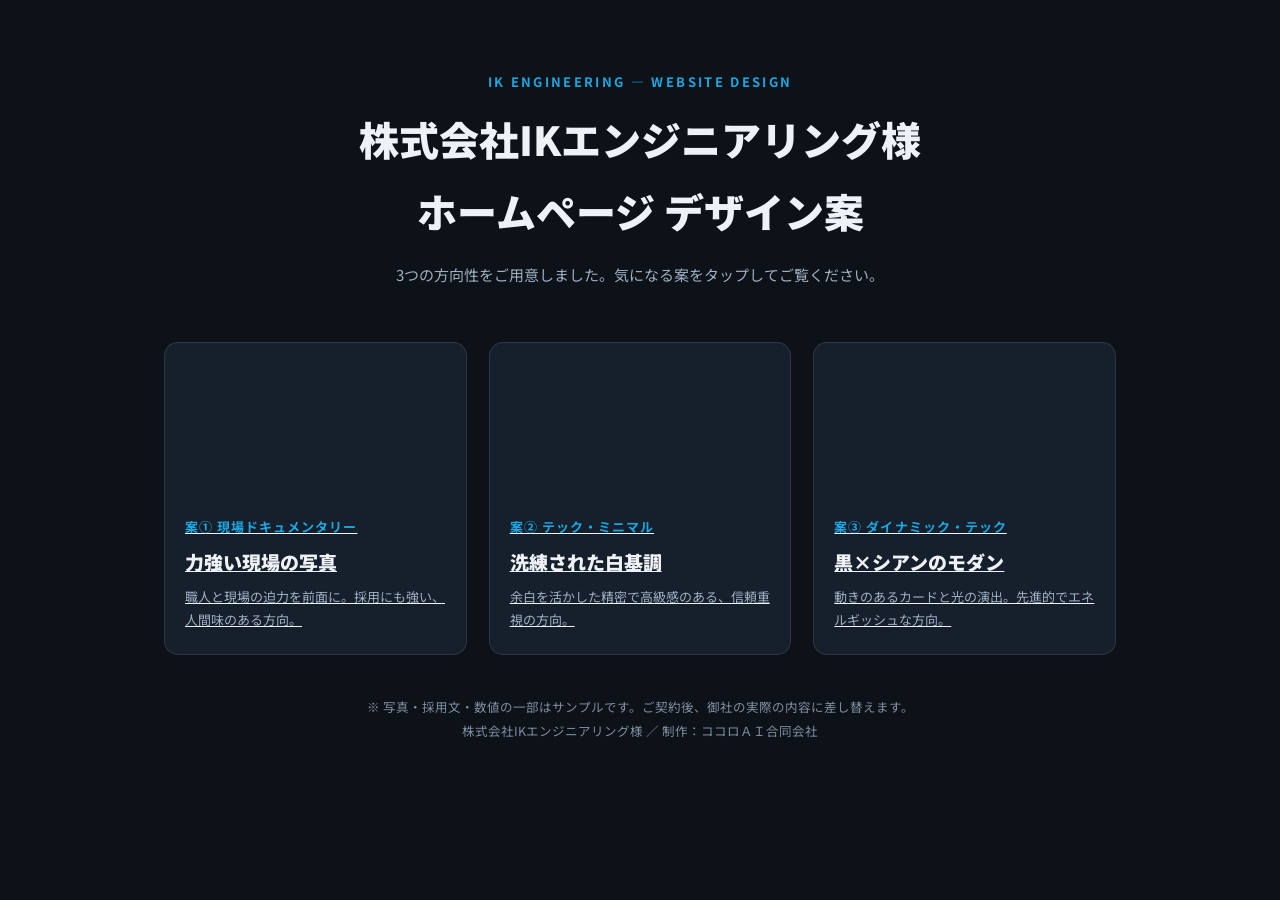
==== commit 99429aa6: "入口ページ: 会社名に「様」を追加" ====
--- a/index.html
+++ b/index.html
@@ -32,7 +32,7 @@
 <div class="wrap">
   <div class="head">
     <div class="ey">IK ENGINEERING — WEBSITE DESIGN</div>
-    <h1>株式会社IKエンジニアリング<br>ホームページ デザイン案</h1>
+    <h1>株式会社IKエンジニアリング様<br>ホームページ デザイン案</h1>
     <p>3つの方向性をご用意しました。気になる案をタップしてご覧ください。</p>
   </div>
   <div class="grid">
@@ -49,7 +49,7 @@
       <div class="b"><div class="n">案③ ダイナミック・テック</div><h2>黒×シアンのモダン</h2><p>動きのあるカードと光の演出。先進的でエネルギッシュな方向。</p></div>
     </a>
   </div>
-  <p class="note">※ 写真・採用文・数値の一部はサンプルです。ご契約後、御社の実際の内容に差し替えます。<br>株式会社IKエンジニアリング 御中 ／ ココロＡＩ合同会社</p>
+  <p class="note">※ 写真・採用文・数値の一部はサンプルです。ご契約後、御社の実際の内容に差し替えます。<br>株式会社IKエンジニアリング様 ／ 制作：ココロＡＩ合同会社</p>
 </div>
 </body>
 </html>
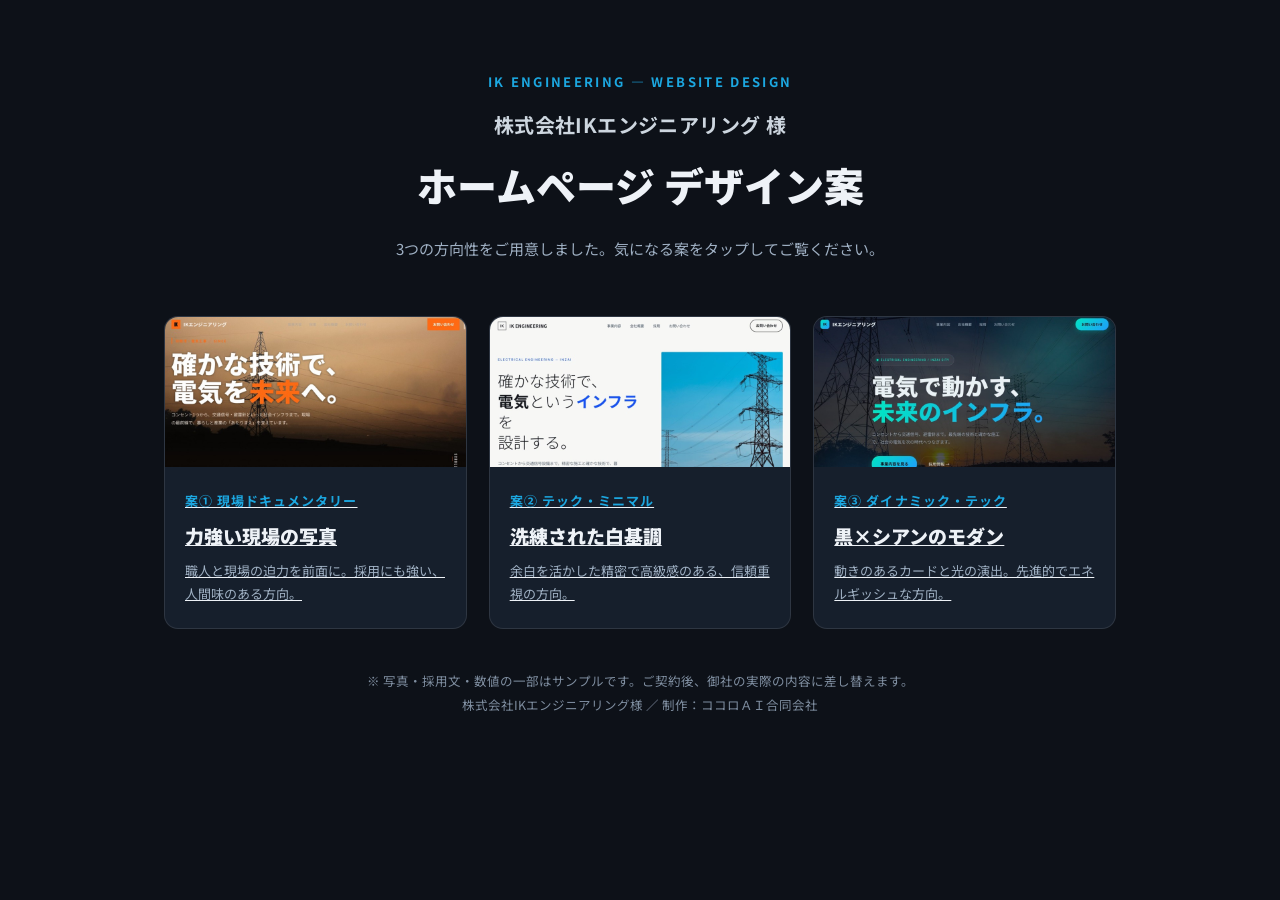
==== commit 204d9c1f: "入口: カード画像を各案トップのスクショに/会社名の改行修正。各案: SAMPLE帯をロゴに被らない最上部バーに" ====
--- a/index.html
+++ b/index.html
@@ -14,7 +14,8 @@
 .wrap{max-width:1000px;margin:0 auto;padding:70px 24px 90px}
 .head{text-align:center;margin-bottom:54px}
 .head .ey{color:#1ca7e0;font-weight:700;letter-spacing:.18em;font-size:13px}
-.head h1{font-weight:900;font-size:clamp(26px,4.5vw,40px);margin-top:10px}
+.head .addressee{font-weight:700;font-size:clamp(15px,3.6vw,20px);color:#cdd6df;margin-top:14px;letter-spacing:.02em}
+.head h1{font-weight:900;font-size:clamp(26px,4.5vw,40px);margin-top:6px}
 .head p{color:#9fb0c3;margin-top:14px;font-size:15px}
 .grid{display:grid;grid-template-columns:repeat(3,1fr);gap:22px}
 .card{display:block;background:#161f2c;border:1px solid rgba(255,255,255,.1);border-radius:14px;overflow:hidden;transition:transform .25s,border-color .25s;color:inherit}
@@ -32,20 +33,21 @@
 <div class="wrap">
   <div class="head">
     <div class="ey">IK ENGINEERING — WEBSITE DESIGN</div>
-    <h1>株式会社IKエンジニアリング様<br>ホームページ デザイン案</h1>
+    <p class="addressee">株式会社IKエンジニアリング 様</p>
+    <h1>ホームページ デザイン案</h1>
     <p>3つの方向性をご用意しました。気になる案をタップしてご覧ください。</p>
   </div>
   <div class="grid">
     <a class="card" href="./1/">
-      <div class="ph" style="background-image:url('https://images.pexels.com/photos/17018103/pexels-photo-17018103.jpeg?auto=compress&cs=tinysrgb&w=600')"></div>
+      <div class="ph" style="background-image:url('./p1.jpg')"></div>
       <div class="b"><div class="n">案① 現場ドキュメンタリー</div><h2>力強い現場の写真</h2><p>職人と現場の迫力を前面に。採用にも強い、人間味のある方向。</p></div>
     </a>
     <a class="card" href="./2/">
-      <div class="ph" style="background-image:url('https://images.pexels.com/photos/7574218/pexels-photo-7574218.jpeg?auto=compress&cs=tinysrgb&w=600')"></div>
+      <div class="ph" style="background-image:url('./p2.jpg')"></div>
       <div class="b"><div class="n">案② テック・ミニマル</div><h2>洗練された白基調</h2><p>余白を活かした精密で高級感のある、信頼重視の方向。</p></div>
     </a>
     <a class="card" href="./3/">
-      <div class="ph" style="background-image:url('https://images.pexels.com/photos/3829454/pexels-photo-3829454.jpeg?auto=compress&cs=tinysrgb&w=600')"></div>
+      <div class="ph" style="background-image:url('./p3.jpg')"></div>
       <div class="b"><div class="n">案③ ダイナミック・テック</div><h2>黒×シアンのモダン</h2><p>動きのあるカードと光の演出。先進的でエネルギッシュな方向。</p></div>
     </a>
   </div>
